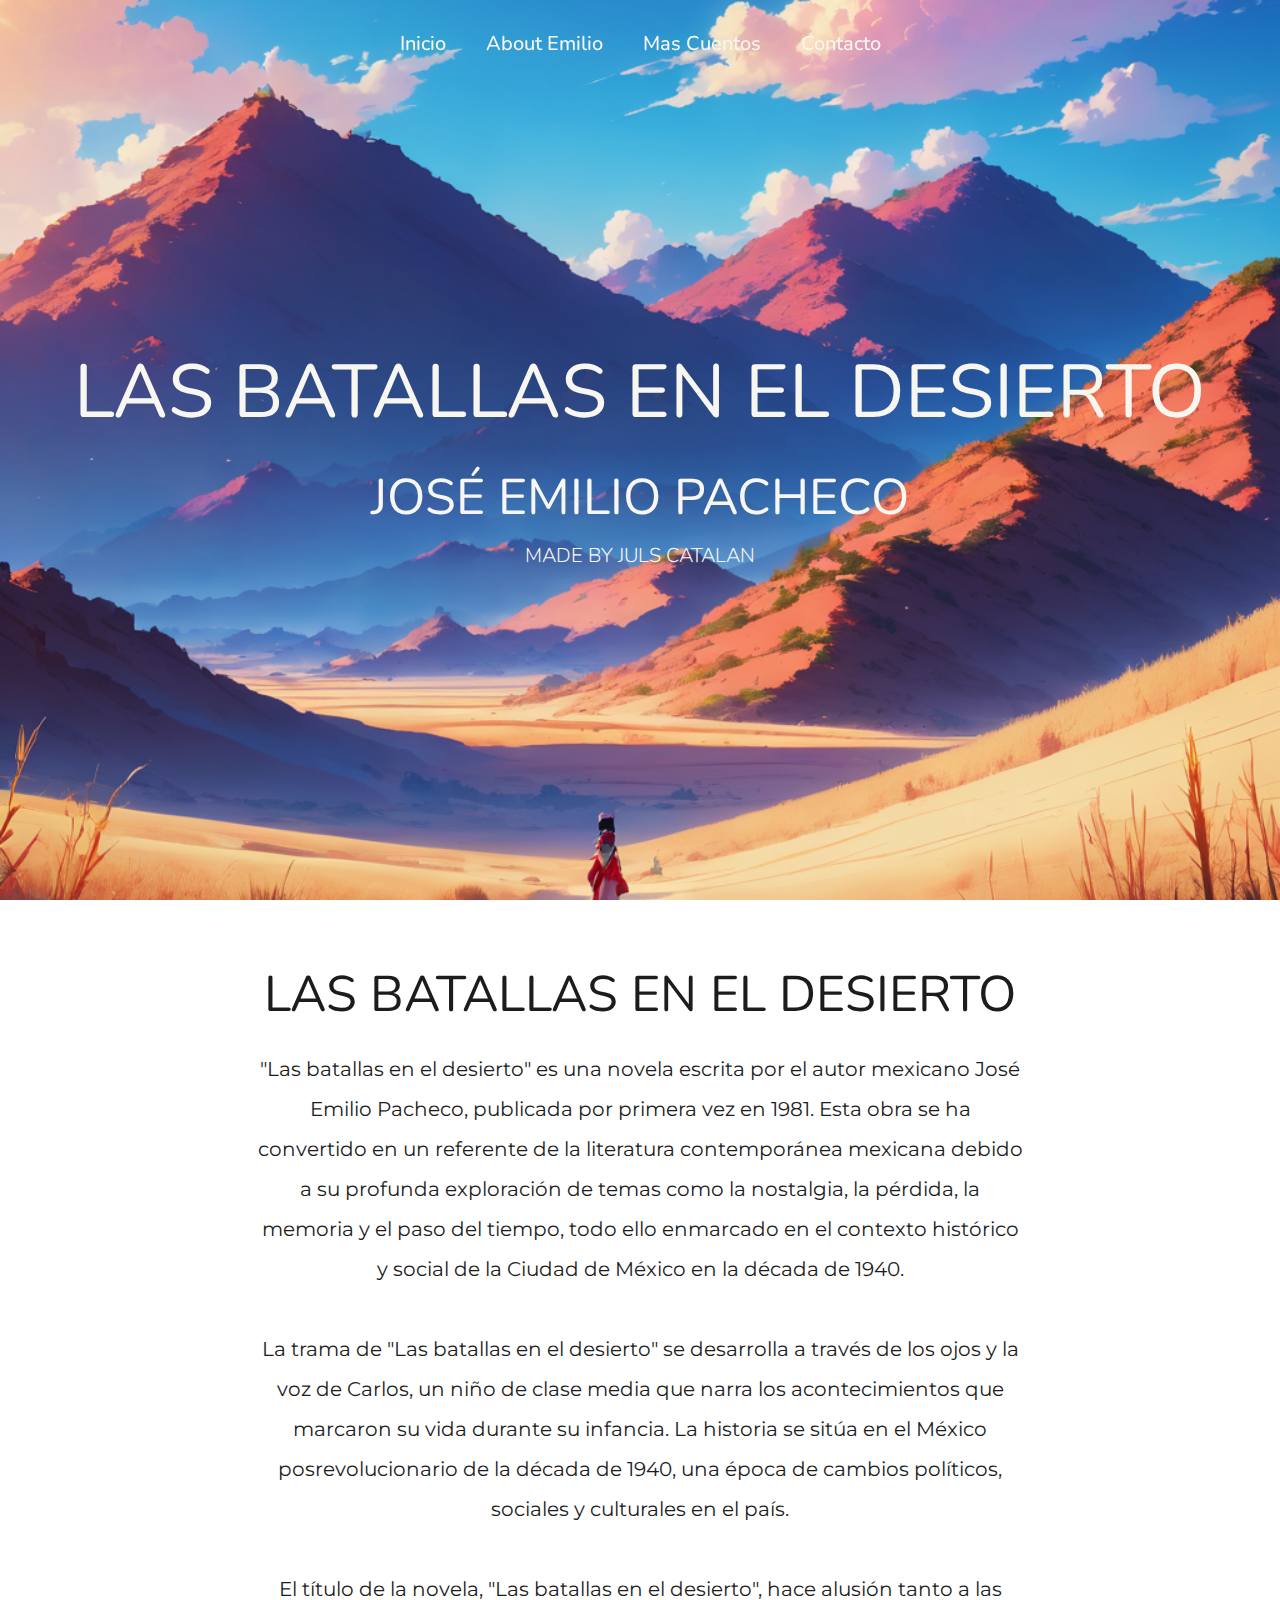
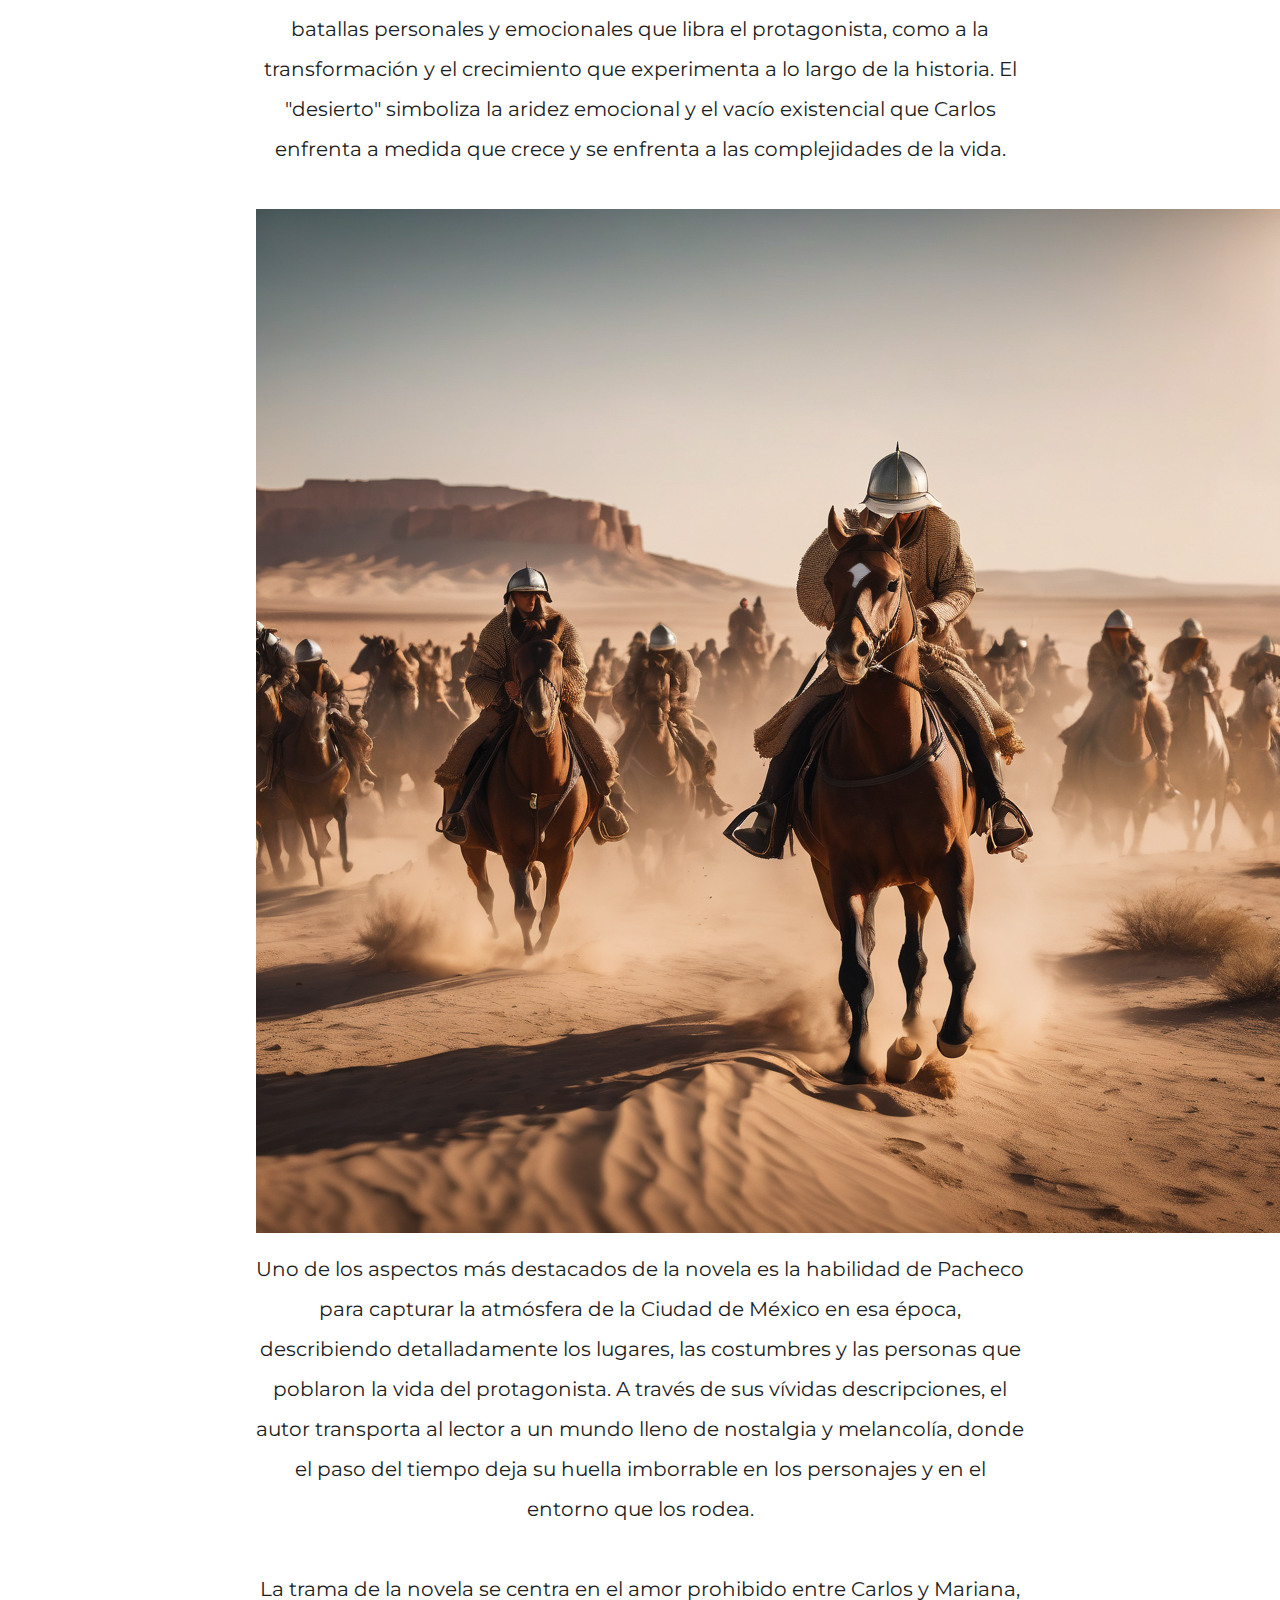
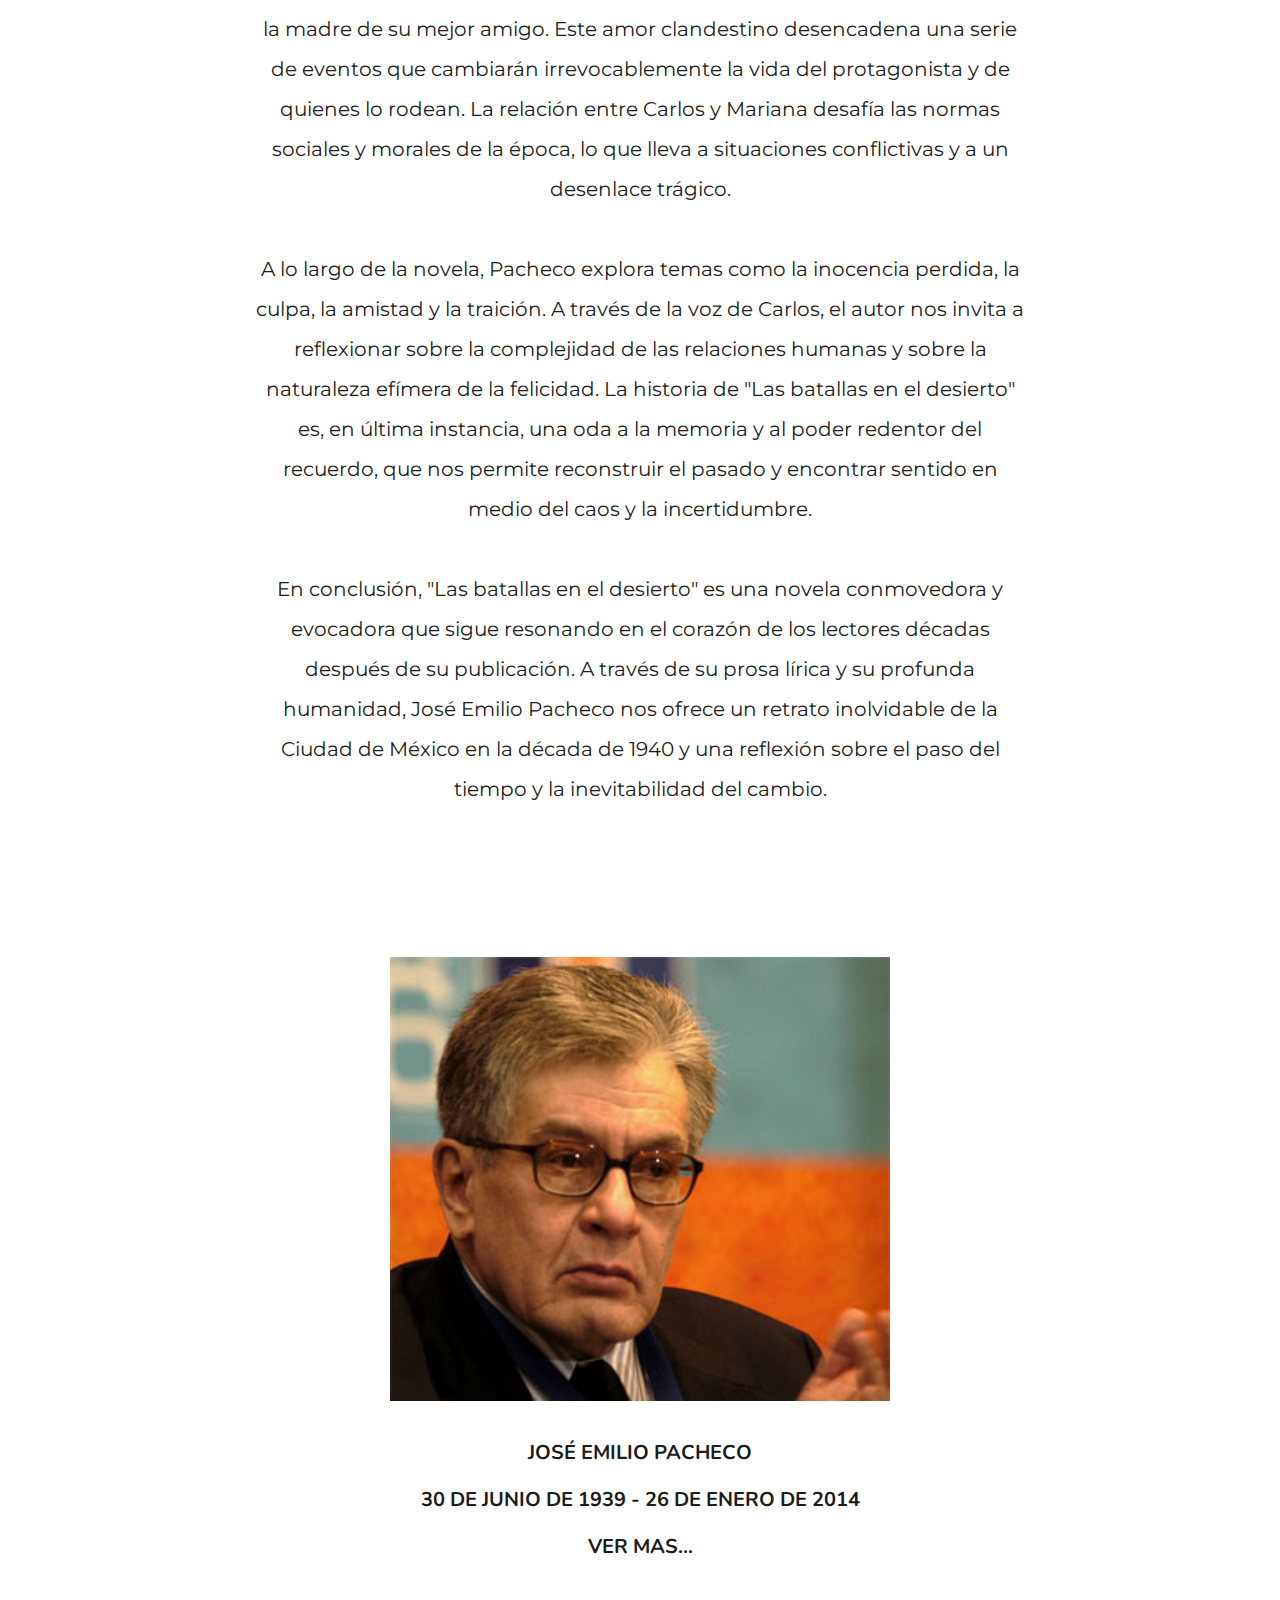
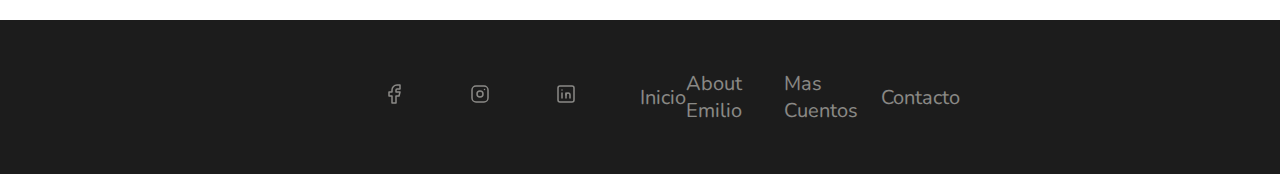
==== index.html @ 48fe56d2 "first commit" ====
<!DOCTYPE html>
<html lang="en">
<head>
    <meta charset="UTF-8">
    <meta name="viewport" content="width=device-width, initial-scale=1.0">
    <link rel="preload" href="./estilos/general.css">
    <link rel="stylesheet" href="./estilos/general.css">
    <link rel="preconnect" href="https://fonts.googleapis.com">
    <link rel="preconnect" href="https://fonts.gstatic.com" crossorigin>
    <link href="https://fonts.googleapis.com/css2?family=Montserrat&family=Nunito&display=swap" rel="stylesheet">
    <link rel="icon" href="./img/icono.ico" type="image/x-icon">
    <title>Batallas en el Desierto</title>
    <!-- made by Juls Catalan -->
</head>
<body>

  <header>
   <div class="general_header">
            <div class="navbar">
                <a href="">Inicio</a>
                <a href="https://colnal.mx/integrantes/jose-emilio-pacheco/" target="_blank">About Emilio</a>
                <a href="./cuentos.html">Mas Cuentos</a>
                <a href="">Contacto</a>
            </div>
        <h1>Las Batallas en el Desierto</h1>
        <h2>José Emilio Pacheco</h2>
        <h4>Made by Juls Catalan</h3>
   </div>
  </header>
  <main>
    <article class="main_text">
        <h2>Las Batallas en el Desierto</h2>
        <p>"Las batallas en el desierto" es una novela escrita por el autor mexicano José Emilio Pacheco, publicada por primera vez en 1981. Esta obra se ha convertido en un referente de la literatura contemporánea mexicana debido a su profunda exploración de temas como la nostalgia, la pérdida, la memoria y el paso del tiempo, todo ello enmarcado en el contexto histórico y social de la Ciudad de México en la década de 1940.<br><br>

          La trama de "Las batallas en el desierto" se desarrolla a través de los ojos y la voz de Carlos, un niño de clase media que narra los acontecimientos que marcaron su vida durante su infancia. La historia se sitúa en el México posrevolucionario de la década de 1940, una época de cambios políticos, sociales y culturales en el país.<br><br>
          
          El título de la novela, "Las batallas en el desierto", hace alusión tanto a las batallas personales y emocionales que libra el protagonista, como a la transformación y el crecimiento que experimenta a lo largo de la historia. El "desierto" simboliza la aridez emocional y el vacío existencial que Carlos enfrenta a medida que crece y se enfrenta a las complejidades de la vida.<br><br>
          <span><img src="./img/desert_2.png" alt=""></span>
          Uno de los aspectos más destacados de la novela es la habilidad de Pacheco para capturar la atmósfera de la Ciudad de México en esa época, describiendo detalladamente los lugares, las costumbres y las personas que poblaron la vida del protagonista. A través de sus vívidas descripciones, el autor transporta al lector a un mundo lleno de nostalgia y melancolía, donde el paso del tiempo deja su huella imborrable en los personajes y en el entorno que los rodea.<br><br>
         
          La trama de la novela se centra en el amor prohibido entre Carlos y Mariana, la madre de su mejor amigo. Este amor clandestino desencadena una serie de eventos que cambiarán irrevocablemente la vida del protagonista y de quienes lo rodean. La relación entre Carlos y Mariana desafía las normas sociales y morales de la época, lo que lleva a situaciones conflictivas y a un desenlace trágico.<br><br>
          
          A lo largo de la novela, Pacheco explora temas como la inocencia perdida, la culpa, la amistad y la traición. A través de la voz de Carlos, el autor nos invita a reflexionar sobre la complejidad de las relaciones humanas y sobre la naturaleza efímera de la felicidad. La historia de "Las batallas en el desierto" es, en última instancia, una oda a la memoria y al poder redentor del recuerdo, que nos permite reconstruir el pasado y encontrar sentido en medio del caos y la incertidumbre.<br><br>
          
          En conclusión, "Las batallas en el desierto" es una novela conmovedora y evocadora que sigue resonando en el corazón de los lectores décadas después de su publicación. A través de su prosa lírica y su profunda humanidad, José Emilio Pacheco nos ofrece un retrato inolvidable de la Ciudad de México en la década de 1940 y una reflexión sobre el paso del tiempo y la inevitabilidad del cambio.
        </p>
    </article>
  </main>

  <div class="info_emilio_container">
    <img src="./img/pacheco_jose_emilio.jpg" alt="#">
    <p>José Emilio Pacheco</p>
    <p> 30 de junio de 1939 - 26 de enero de 2014</p>
    <a href="https://colnal.mx/integrantes/jose-emilio-pacheco/" target="_blank">Ver mas...</a>
  </div>

  <footer>
    <div class="socials">
      <a href="#"><svg xmlns="http://www.w3.org/2000/svg" class="icon icon-tabler icon-tabler-brand-facebook" width="24" height="24" viewBox="0 0 24 24" stroke-width="1.5" stroke="currentColor" fill="none" stroke-linecap="round" stroke-linejoin="round"><path stroke="none" d="M0 0h24v24H0z" fill="none"/><path d="M7 10v4h3v7h4v-7h3l1 -4h-4v-2a1 1 0 0 1 1 -1h3v-4h-3a5 5 0 0 0 -5 5v2h-3" /></svg></a>
      <a href="#"><svg xmlns="http://www.w3.org/2000/svg" class="icon icon-tabler icon-tabler-brand-instagram" width="24" height="24" viewBox="0 0 24 24" stroke-width="1.5" stroke="currentColor" fill="none" stroke-linecap="round" stroke-linejoin="round"><path stroke="none" d="M0 0h24v24H0z" fill="none"/><path d="M4 4m0 4a4 4 0 0 1 4 -4h8a4 4 0 0 1 4 4v8a4 4 0 0 1 -4 4h-8a4 4 0 0 1 -4 -4z" /><path d="M12 12m-3 0a3 3 0 1 0 6 0a3 3 0 1 0 -6 0" /><path d="M16.5 7.5l0 .01" /></svg></a>
      <a href="#"><svg xmlns="http://www.w3.org/2000/svg" class="icon icon-tabler icon-tabler-brand-linkedin" width="24" height="24" viewBox="0 0 24 24" stroke-width="1.5" stroke="currentColor" fill="none" stroke-linecap="round" stroke-linejoin="round"><path stroke="none" d="M0 0h24v24H0z" fill="none"/><path d="M4 4m0 2a2 2 0 0 1 2 -2h12a2 2 0 0 1 2 2v12a2 2 0 0 1 -2 2h-12a2 2 0 0 1 -2 -2z" /><path d="M8 11l0 5" /><path d="M8 8l0 .01" /><path d="M12 16l0 -5" /><path d="M16 16v-3a2 2 0 0 0 -4 0" /></svg></a>
    </div>
    <div class="links">
      <a href="#">Inicio</a>
      <a href="https://colnal.mx/integrantes/jose-emilio-pacheco/" target="_blank">About Emilio</a>
      <a href="./cuentos.html">Mas Cuentos</a>
      <a href="#">Contacto</a>
    </div>
  </footer>
    <script src="./js/main.js"></script>
</body>
</html>
---- estilos/general.css ----
@charset "UTF-8";

*{
    margin: 0;
    padding: 0;
    box-sizing: border-box;
    scroll-behavior: smooth;
    font-size: 62.5%;
}

:root{
    --second_font: 'Montserrat', sans-serif;
    --main_font: 'Nunito', sans-serif;
    --white: #F8F6F0;
    --black: #1c1c1c;
    --font_size_bigger:7.5rem;
    --font_size_big:5rem;
    --font_size_medium:3rem;
    --font_size_small:2rem;
    --font_size_smaller:1rem;
}
h1{
    font-size: var(--font_size_bigger);
    font-family: var(--main_font);
    color: var(--black);
    text-transform: uppercase;
    font-weight: 400;
    margin: 1rem 0;
}

h2{
    font-size: var(--font_size_big);
    font-family: var(--main_font);
    color: var(--black);
    text-transform: uppercase;
    font-weight: 400;
    margin: 1rem 0;
}
h3{
    font-size: var(--font_size_medium);
    font-family: var(--main_font);
    color: var(--black);
    text-transform: uppercase;
    font-weight: 300;
    margin: 1rem 0;
}
h4{
    font-size: 2rem;
    font-family: var(--main_font);
    color: var(--white);
    text-transform: uppercase;
    font-weight: 300;
}
a,ul,li{
    text-decoration: none;
    list-style: none;
}
main{
    width: 100%;
}

::-webkit-scrollbar{
    width: 1.2rem;
    background-color: var(--black)
  }

::-webkit-scrollbar-track{
    background-color: #2a2a2a;
  }

::-webkit-scrollbar-thumb{
    background: var(--white);
    border-radius: 6px;
  }

.general_header{
    background-image: url(../img/desert_1.png);
    background-position: center;
    background-repeat: no-repeat;
    background-size: cover;
    width: 100%;
    height: 100vh;
    display: flex;
    flex-direction: column;
    align-items: center;
    justify-content: center;
}

.general_header h1,.general_header h2,.general_header h3{
    color: var(--white);
}

.navbar{
    width: 100%;
    height: fit-content;
    position: fixed;
    top: 0;
    display: flex;
    justify-content: center;
    align-items: center;
    transition: background-color 0.3s ease;
}
.navbar a{
    font-size: var(--font_size_small);
    font-family: var(--main_font);
    color: var(--white);
    margin: 3rem 2rem;
    font-weight: 500;
    transition: 0.3s ease-in-out;
}
.navbar a:hover{
    text-decoration: underline;
}

.main_text{
    width: 100%;
    padding: 5rem 20%;
    text-align: center;
}

.main_text p{
    font-family: var(--second_font);
    font-size: var(--font_size_small);
    color: var(--black);
    margin: 2rem 0;
    line-height: 4rem;
}

.info_emilio_container{
    display: flex;
    flex-direction: column;
    justify-content: center;
    align-items: center;
    height: fit-content;
    margin: 5rem 0;
}

.info_emilio_container img{
    width: 50rem;
    height: 50rem;
    object-fit: contain;
    object-position: center;
}
.info_emilio_container p, .info_emilio_container a{
    font-family: var(--main_font);
    font-size: var(--font_size_small);
    margin: 1rem 0;
    color: var(--black);
    transition: 0.3s ease-in-out;
    font-weight: 700;
    text-transform: uppercase;
}

.info_emilio_container a:hover{
    text-decoration: underline;
    color: var(--black);
}


footer{
    width: 100%;
    display: flex;
    align-items: center;
    justify-content: space-evenly;
    padding: 5rem 25%;
    background-color: var(--black);
}
.socials,.links{
    display: flex;
    align-items: center;
    justify-content: space-evenly;
    width: 75%;
}
.socials a,.links a{
    color: var(--white);
    opacity: 0.5;
    font-family: var(--main_font);
    font-size: var(--font_size_small);
    transition: 0.3s;
}

.socials a:hover,.links a:hover{
    opacity: 1;
}
---- estilos/general.css ----
@charset "UTF-8";

*{
    margin: 0;
    padding: 0;
    box-sizing: border-box;
    scroll-behavior: smooth;
    font-size: 62.5%;
}

:root{
    --second_font: 'Montserrat', sans-serif;
    --main_font: 'Nunito', sans-serif;
    --white: #F8F6F0;
    --black: #1c1c1c;
    --font_size_bigger:7.5rem;
    --font_size_big:5rem;
    --font_size_medium:3rem;
    --font_size_small:2rem;
    --font_size_smaller:1rem;
}
h1{
    font-size: var(--font_size_bigger);
    font-family: var(--main_font);
    color: var(--black);
    text-transform: uppercase;
    font-weight: 400;
    margin: 1rem 0;
}

h2{
    font-size: var(--font_size_big);
    font-family: var(--main_font);
    color: var(--black);
    text-transform: uppercase;
    font-weight: 400;
    margin: 1rem 0;
}
h3{
    font-size: var(--font_size_medium);
    font-family: var(--main_font);
    color: var(--black);
    text-transform: uppercase;
    font-weight: 300;
    margin: 1rem 0;
}
h4{
    font-size: 2rem;
    font-family: var(--main_font);
    color: var(--white);
    text-transform: uppercase;
    font-weight: 300;
}
a,ul,li{
    text-decoration: none;
    list-style: none;
}
main{
    width: 100%;
}

::-webkit-scrollbar{
    width: 1.2rem;
    background-color: var(--black)
  }

::-webkit-scrollbar-track{
    background-color: #2a2a2a;
  }

::-webkit-scrollbar-thumb{
    background: var(--white);
    border-radius: 6px;
  }

.general_header{
    background-image: url(../img/desert_1.png);
    background-position: center;
    background-repeat: no-repeat;
    background-size: cover;
    width: 100%;
    height: 100vh;
    display: flex;
    flex-direction: column;
    align-items: center;
    justify-content: center;
}

.general_header h1,.general_header h2,.general_header h3{
    color: var(--white);
}

.navbar{
    width: 100%;
    height: fit-content;
    position: fixed;
    top: 0;
    display: flex;
    justify-content: center;
    align-items: center;
    transition: background-color 0.3s ease;
}
.navbar a{
    font-size: var(--font_size_small);
    font-family: var(--main_font);
    color: var(--white);
    margin: 3rem 2rem;
    font-weight: 500;
    transition: 0.3s ease-in-out;
}
.navbar a:hover{
    text-decoration: underline;
}

.main_text{
    width: 100%;
    padding: 5rem 20%;
    text-align: center;
}

.main_text p{
    font-family: var(--second_font);
    font-size: var(--font_size_small);
    color: var(--black);
    margin: 2rem 0;
    line-height: 4rem;
}

.info_emilio_container{
    display: flex;
    flex-direction: column;
    justify-content: center;
    align-items: center;
    height: fit-content;
    margin: 5rem 0;
}

.info_emilio_container img{
    width: 50rem;
    height: 50rem;
    object-fit: contain;
    object-position: center;
}
.info_emilio_container p, .info_emilio_container a{
    font-family: var(--main_font);
    font-size: var(--font_size_small);
    margin: 1rem 0;
    color: var(--black);
    transition: 0.3s ease-in-out;
    font-weight: 700;
    text-transform: uppercase;
}

.info_emilio_container a:hover{
    text-decoration: underline;
    color: var(--black);
}


footer{
    width: 100%;
    display: flex;
    align-items: center;
    justify-content: space-evenly;
    padding: 5rem 25%;
    background-color: var(--black);
}
.socials,.links{
    display: flex;
    align-items: center;
    justify-content: space-evenly;
    width: 75%;
}
.socials a,.links a{
    color: var(--white);
    opacity: 0.5;
    font-family: var(--main_font);
    font-size: var(--font_size_small);
    transition: 0.3s;
}

.socials a:hover,.links a:hover{
    opacity: 1;
}
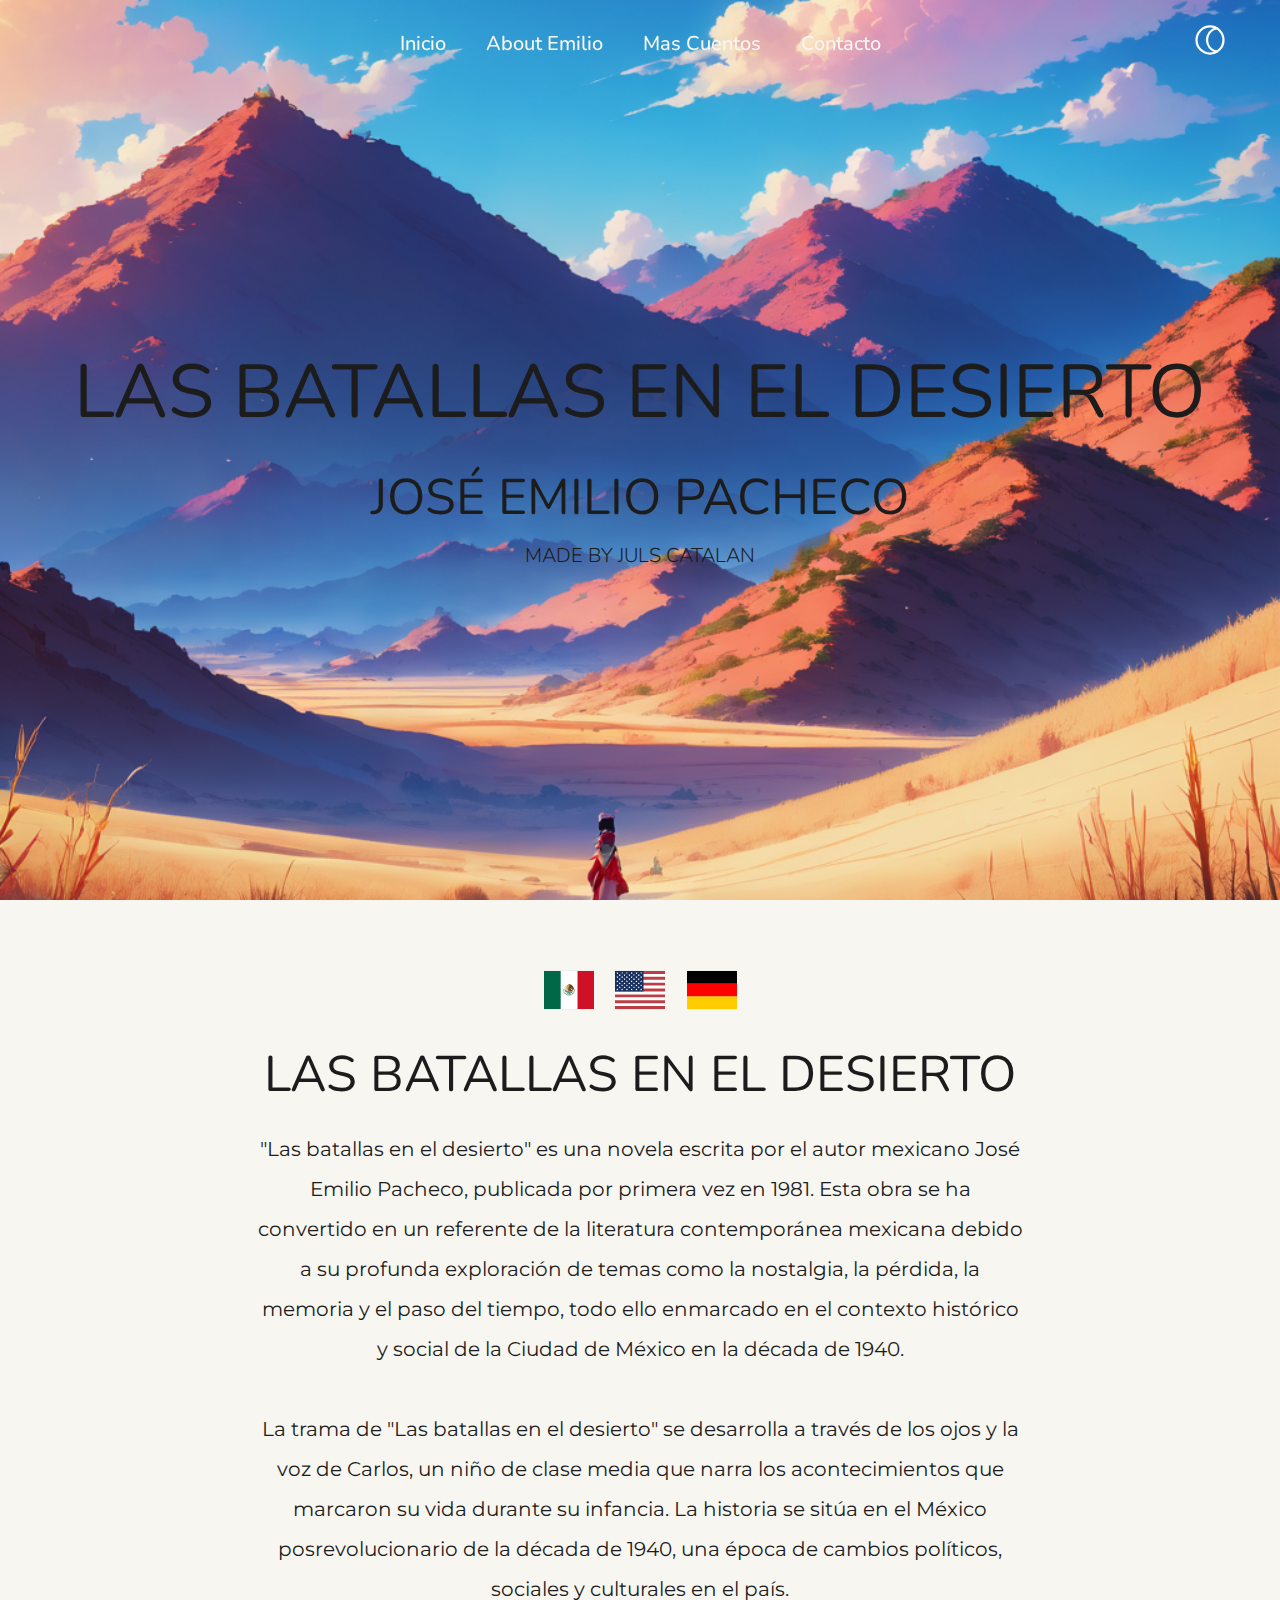
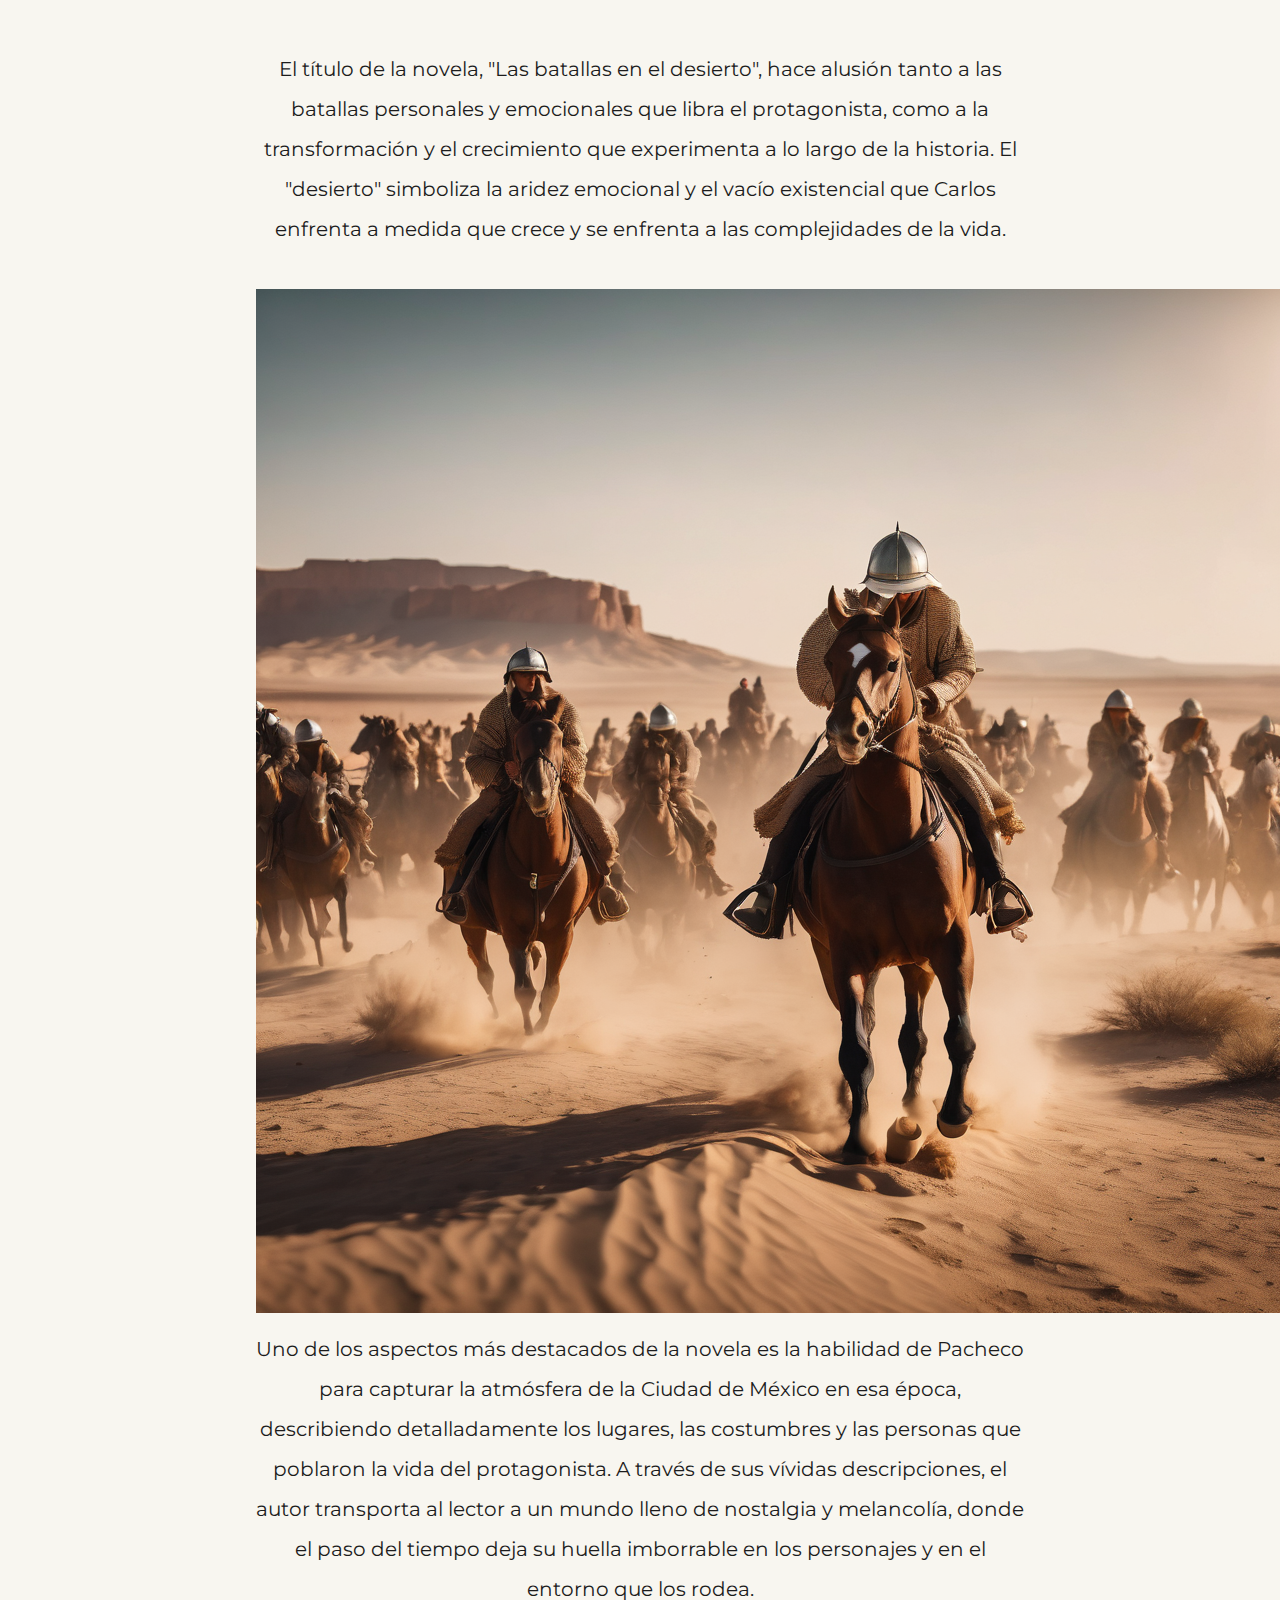
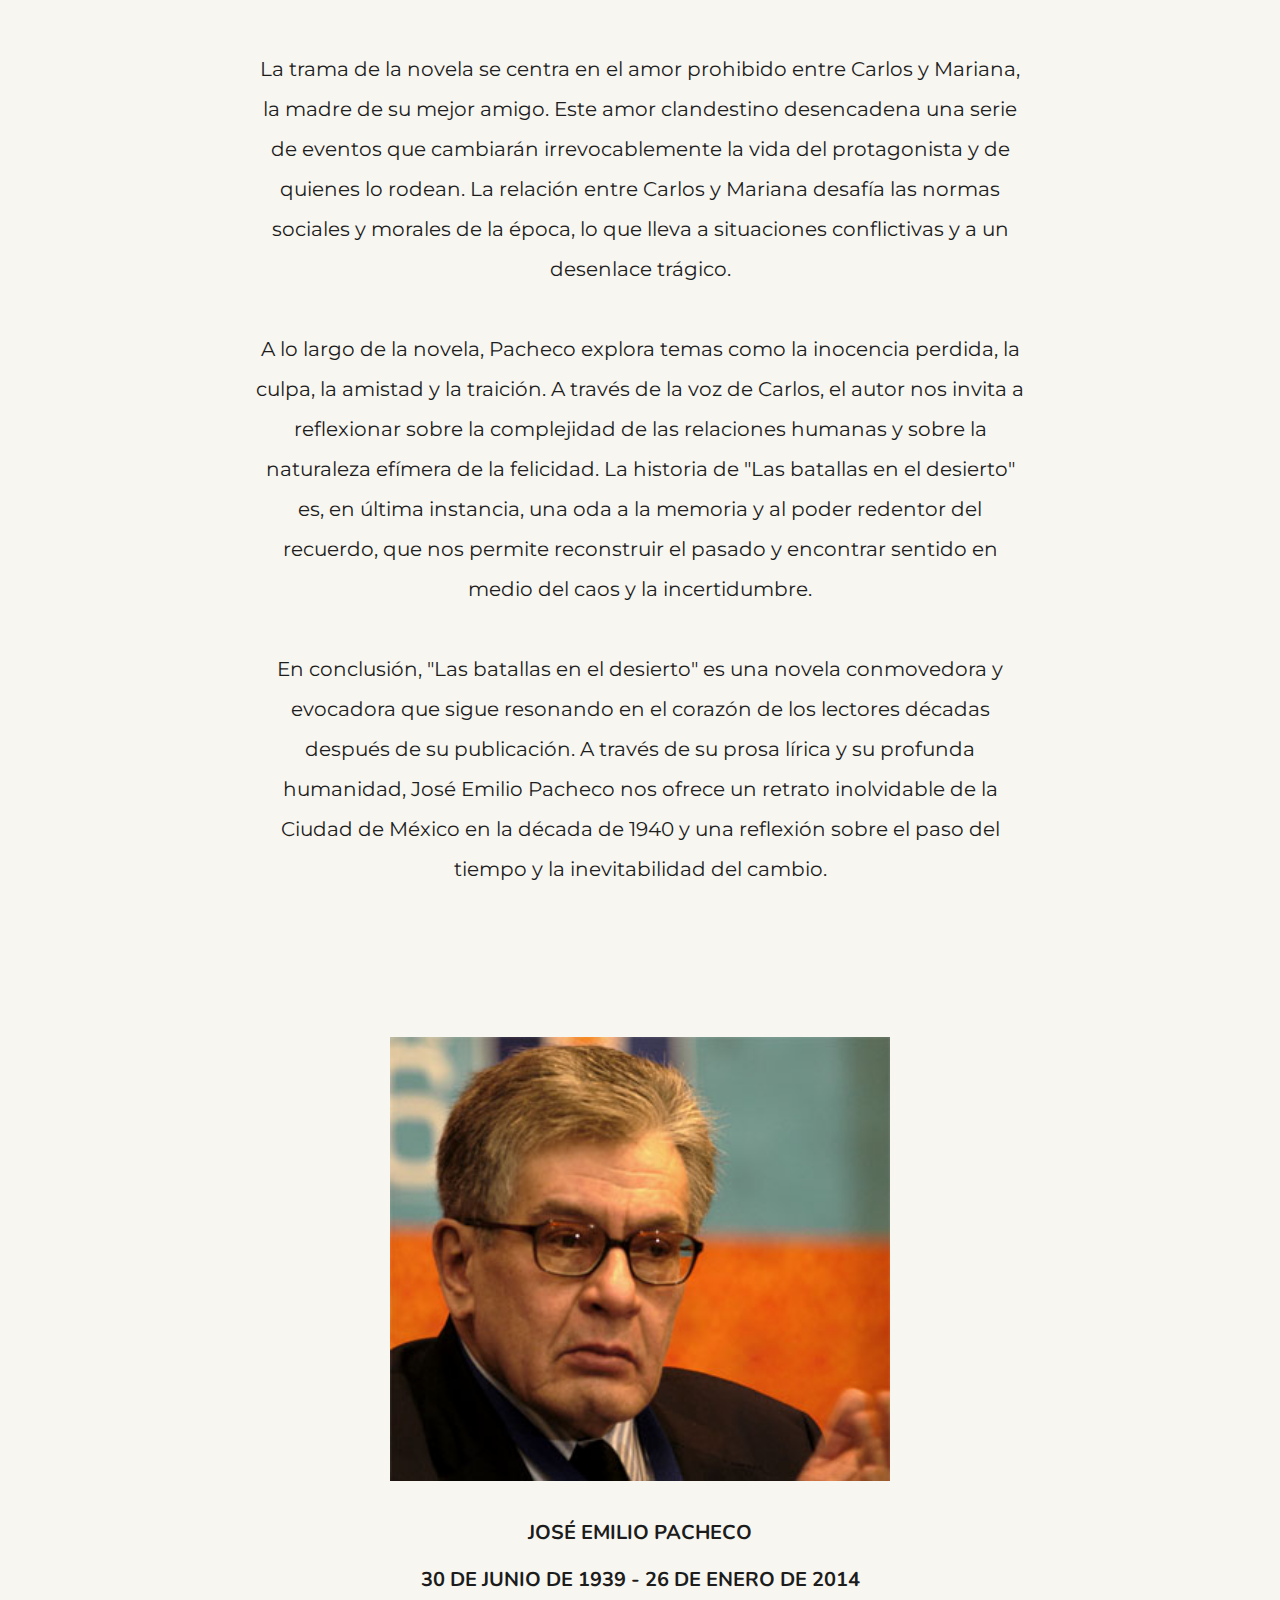
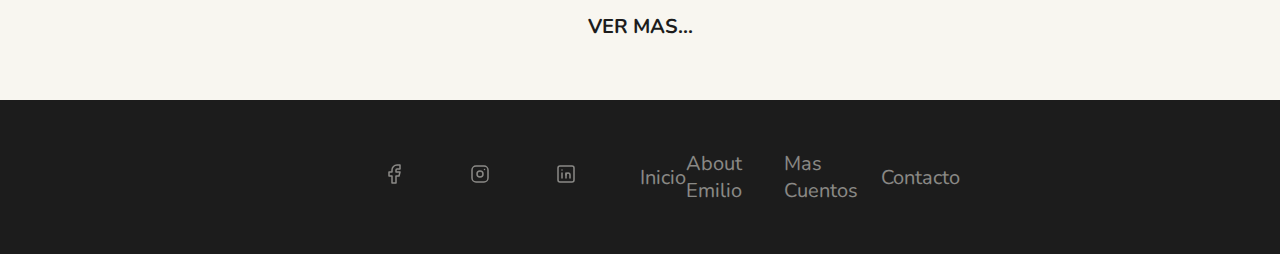
==== commit 08251e0a: "js update" ====
--- a/index.html
+++ b/index.html
@@ -13,7 +13,13 @@
     <!-- made by Juls Catalan -->
 </head>
 <body>
-
+  <button id="cambiarColores">
+    <svg xmlns="http://www.w3.org/2000/svg" class="icon icon-tabler icon-tabler-moon-2" width="48" height="48" viewBox="0 0 24 24" stroke-width="1.5" stroke="#ffffff" fill="none" stroke-linecap="round" stroke-linejoin="round">
+  <path stroke="none" d="M0 0h24v24H0z" fill="none"/>
+  <path d="M16.418 4.157a8 8 0 0 0 0 15.686" />
+  <path d="M12 12m-9 0a9 9 0 1 0 18 0a9 9 0 1 0 -18 0" />
+</svg>
+  </button>
   <header>
    <div class="general_header">
             <div class="navbar">
@@ -24,11 +30,22 @@
             </div>
         <h1>Las Batallas en el Desierto</h1>
         <h2>José Emilio Pacheco</h2>
-        <h4>Made by Juls Catalan</h3>
+        <h4>Made by Juls Catalan</h4>
    </div>
   </header>
   <main>
     <article class="main_text">
+      <div>
+        <button id="mxButton" class="main_text_button" onclick="toEspanish()">
+          <img src="./img/mx.svg" alt="mx">
+        </button>
+        <button id="usButton" class="main_text_button" onclick="toEnglish()"> 
+          <img src="./img/us.svg" alt="us">
+        </button>
+        <button id="grButton" class="main_text_button" onclick="toGerman()"> 
+          <img src="./img/de.svg" alt="gr">
+        </button>
+      </div>
         <h2>Las Batallas en el Desierto</h2>
         <p>"Las batallas en el desierto" es una novela escrita por el autor mexicano José Emilio Pacheco, publicada por primera vez en 1981. Esta obra se ha convertido en un referente de la literatura contemporánea mexicana debido a su profunda exploración de temas como la nostalgia, la pérdida, la memoria y el paso del tiempo, todo ello enmarcado en el contexto histórico y social de la Ciudad de México en la década de 1940.<br><br>
 
@@ -66,7 +83,11 @@
       <a href="./cuentos.html">Mas Cuentos</a>
       <a href="#">Contacto</a>
     </div>
+    
+    
   </footer>
+  <script src="./js/color.js"></script>
     <script src="./js/main.js"></script>
+    <script src="./js/idioma.js"></script>
 </body>
 </html>--- a/estilos/general.css
+++ b/estilos/general.css
@@ -19,6 +19,12 @@
     --font_size_small:2rem;
     --font_size_smaller:1rem;
 }
+
+body {
+    background-color: var(--white);
+    color: var(--black);
+}
+
 h1{
     font-size: var(--font_size_bigger);
     font-family: var(--main_font);
@@ -47,7 +53,7 @@
 h4{
     font-size: 2rem;
     font-family: var(--main_font);
-    color: var(--white);
+    color: var(--black);
     text-transform: uppercase;
     font-weight: 300;
 }
@@ -72,6 +78,31 @@
     background: var(--white);
     border-radius: 6px;
   }
+
+#cambiarColores{
+    width: 4rem;
+    height: 4rem;
+    position: fixed;
+    top: 2rem;
+    right: 5rem;
+    z-index: 999;
+    border: 2px solid transparent;
+    border-radius: 50%;
+    background-color: transparent;
+    cursor: pointer;
+    transition: 0.2s ease-in-out;
+}
+
+#cambiarColores:hover{
+   
+    border: 2px solid #F8F6F0;
+}
+#cambiarColores svg{
+    width: 100%;
+    height: 100%;
+    object-fit: contain;
+    object-position: center;
+}
 
 .general_header{
     background-image: url(../img/desert_1.png);
@@ -86,10 +117,6 @@
     justify-content: center;
 }
 
-.general_header h1,.general_header h2,.general_header h3{
-    color: var(--white);
-}
-
 .navbar{
     width: 100%;
     height: fit-content;
@@ -103,7 +130,7 @@
 .navbar a{
     font-size: var(--font_size_small);
     font-family: var(--main_font);
-    color: var(--white);
+    color: #F8F6F0;
     margin: 3rem 2rem;
     font-weight: 500;
     transition: 0.3s ease-in-out;
@@ -116,6 +143,22 @@
     width: 100%;
     padding: 5rem 20%;
     text-align: center;
+    transition: 0.5s ease-in-out;
+}
+
+.main_text_button{
+    width: 5rem;
+    height: 4rem;
+    margin: 2rem 1rem;
+    border: 0;
+    cursor: pointer;
+}
+
+.main_text_button img{
+    object-fit: contain;
+    object-position: center;
+    height: 100%;
+    width: 100%;
 }
 
 .main_text p{
--- a/estilos/general.css
+++ b/estilos/general.css
@@ -19,6 +19,12 @@
     --font_size_small:2rem;
     --font_size_smaller:1rem;
 }
+
+body {
+    background-color: var(--white);
+    color: var(--black);
+}
+
 h1{
     font-size: var(--font_size_bigger);
     font-family: var(--main_font);
@@ -47,7 +53,7 @@
 h4{
     font-size: 2rem;
     font-family: var(--main_font);
-    color: var(--white);
+    color: var(--black);
     text-transform: uppercase;
     font-weight: 300;
 }
@@ -72,6 +78,31 @@
     background: var(--white);
     border-radius: 6px;
   }
+
+#cambiarColores{
+    width: 4rem;
+    height: 4rem;
+    position: fixed;
+    top: 2rem;
+    right: 5rem;
+    z-index: 999;
+    border: 2px solid transparent;
+    border-radius: 50%;
+    background-color: transparent;
+    cursor: pointer;
+    transition: 0.2s ease-in-out;
+}
+
+#cambiarColores:hover{
+   
+    border: 2px solid #F8F6F0;
+}
+#cambiarColores svg{
+    width: 100%;
+    height: 100%;
+    object-fit: contain;
+    object-position: center;
+}
 
 .general_header{
     background-image: url(../img/desert_1.png);
@@ -86,10 +117,6 @@
     justify-content: center;
 }
 
-.general_header h1,.general_header h2,.general_header h3{
-    color: var(--white);
-}
-
 .navbar{
     width: 100%;
     height: fit-content;
@@ -103,7 +130,7 @@
 .navbar a{
     font-size: var(--font_size_small);
     font-family: var(--main_font);
-    color: var(--white);
+    color: #F8F6F0;
     margin: 3rem 2rem;
     font-weight: 500;
     transition: 0.3s ease-in-out;
@@ -116,6 +143,22 @@
     width: 100%;
     padding: 5rem 20%;
     text-align: center;
+    transition: 0.5s ease-in-out;
+}
+
+.main_text_button{
+    width: 5rem;
+    height: 4rem;
+    margin: 2rem 1rem;
+    border: 0;
+    cursor: pointer;
+}
+
+.main_text_button img{
+    object-fit: contain;
+    object-position: center;
+    height: 100%;
+    width: 100%;
 }
 
 .main_text p{
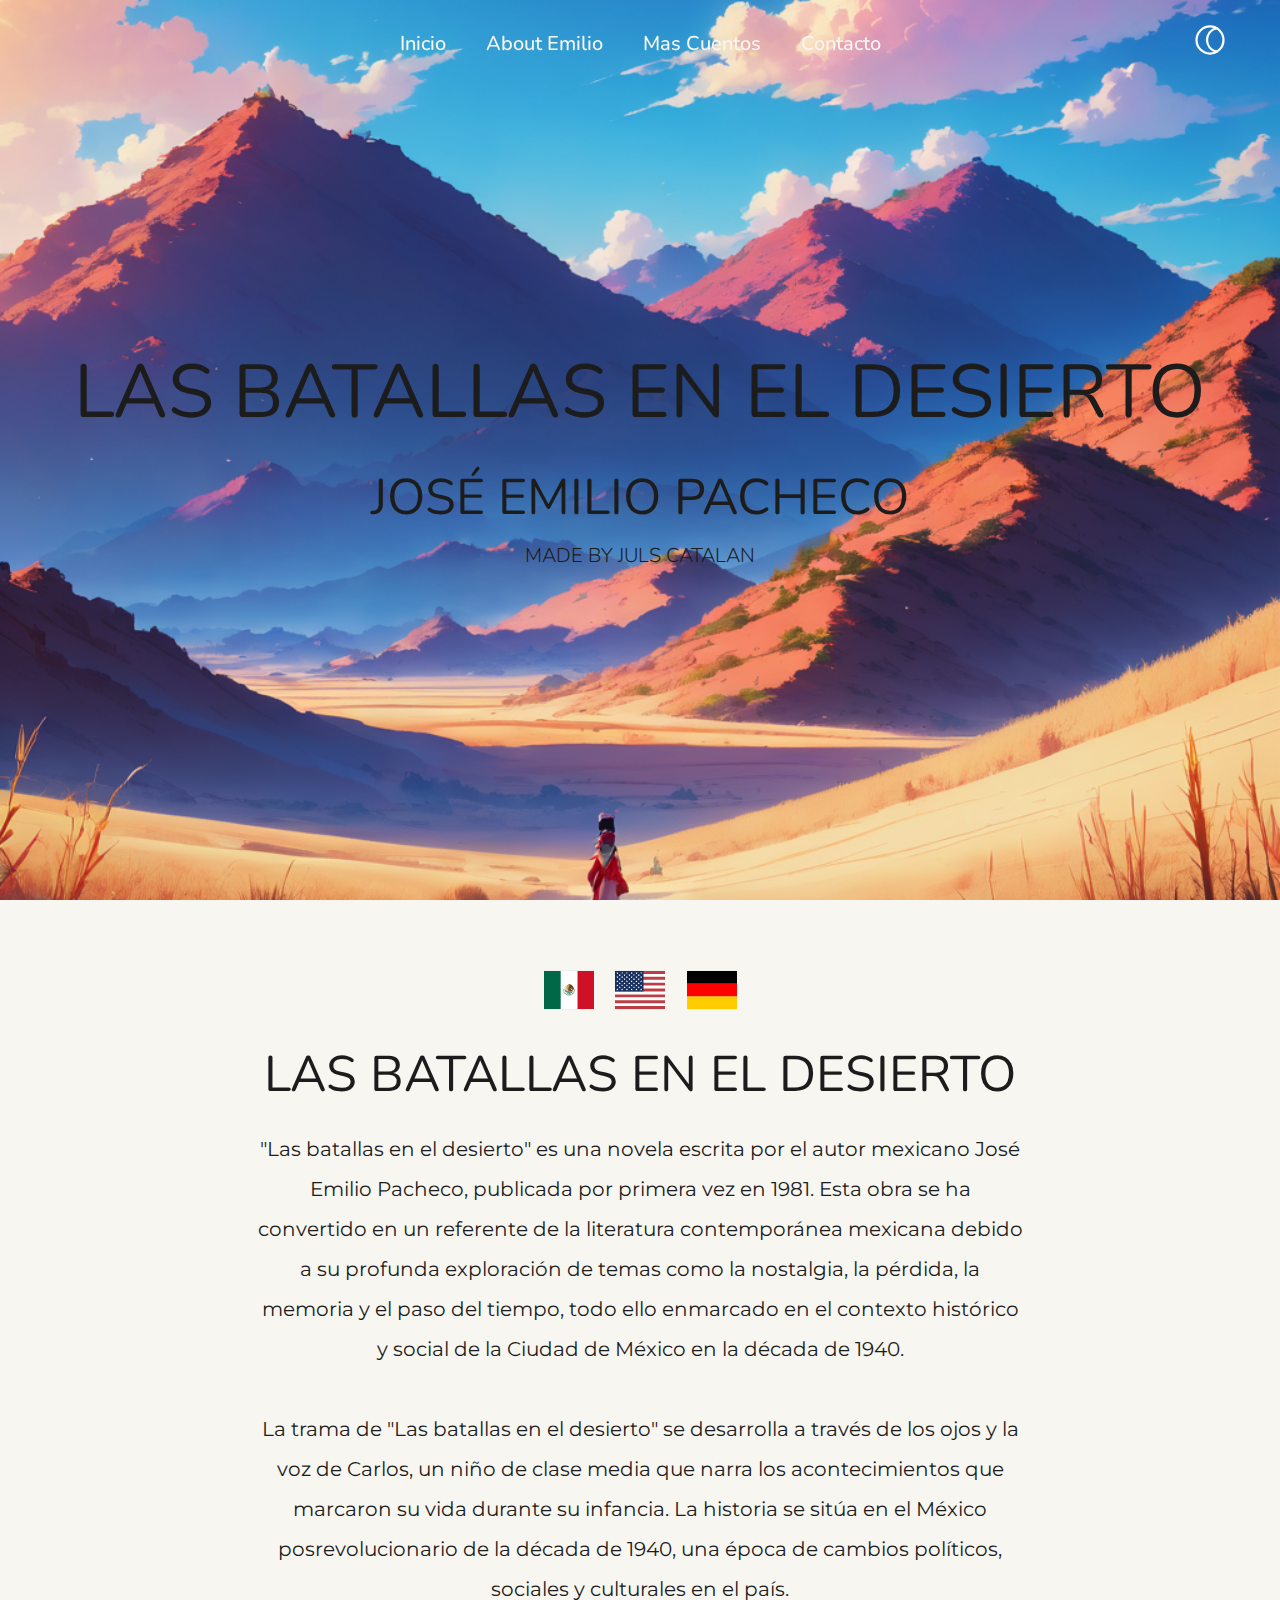
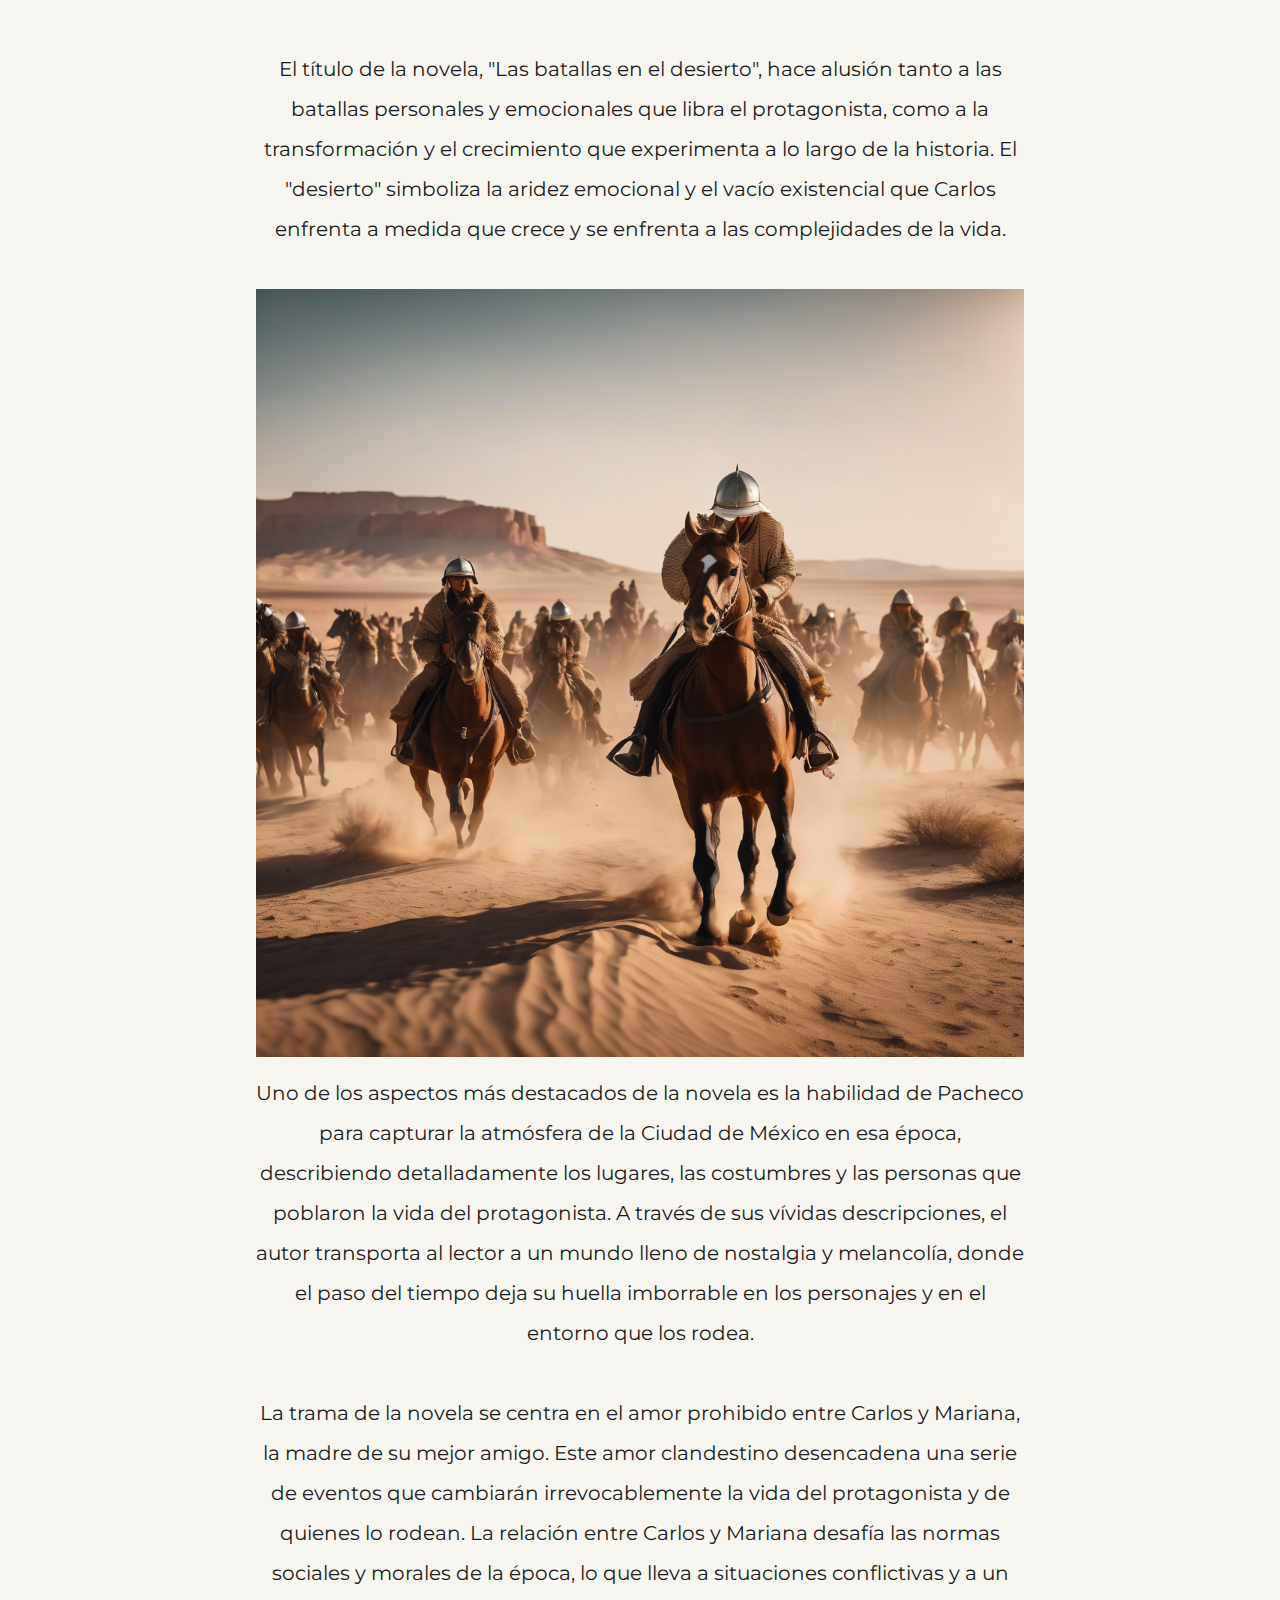
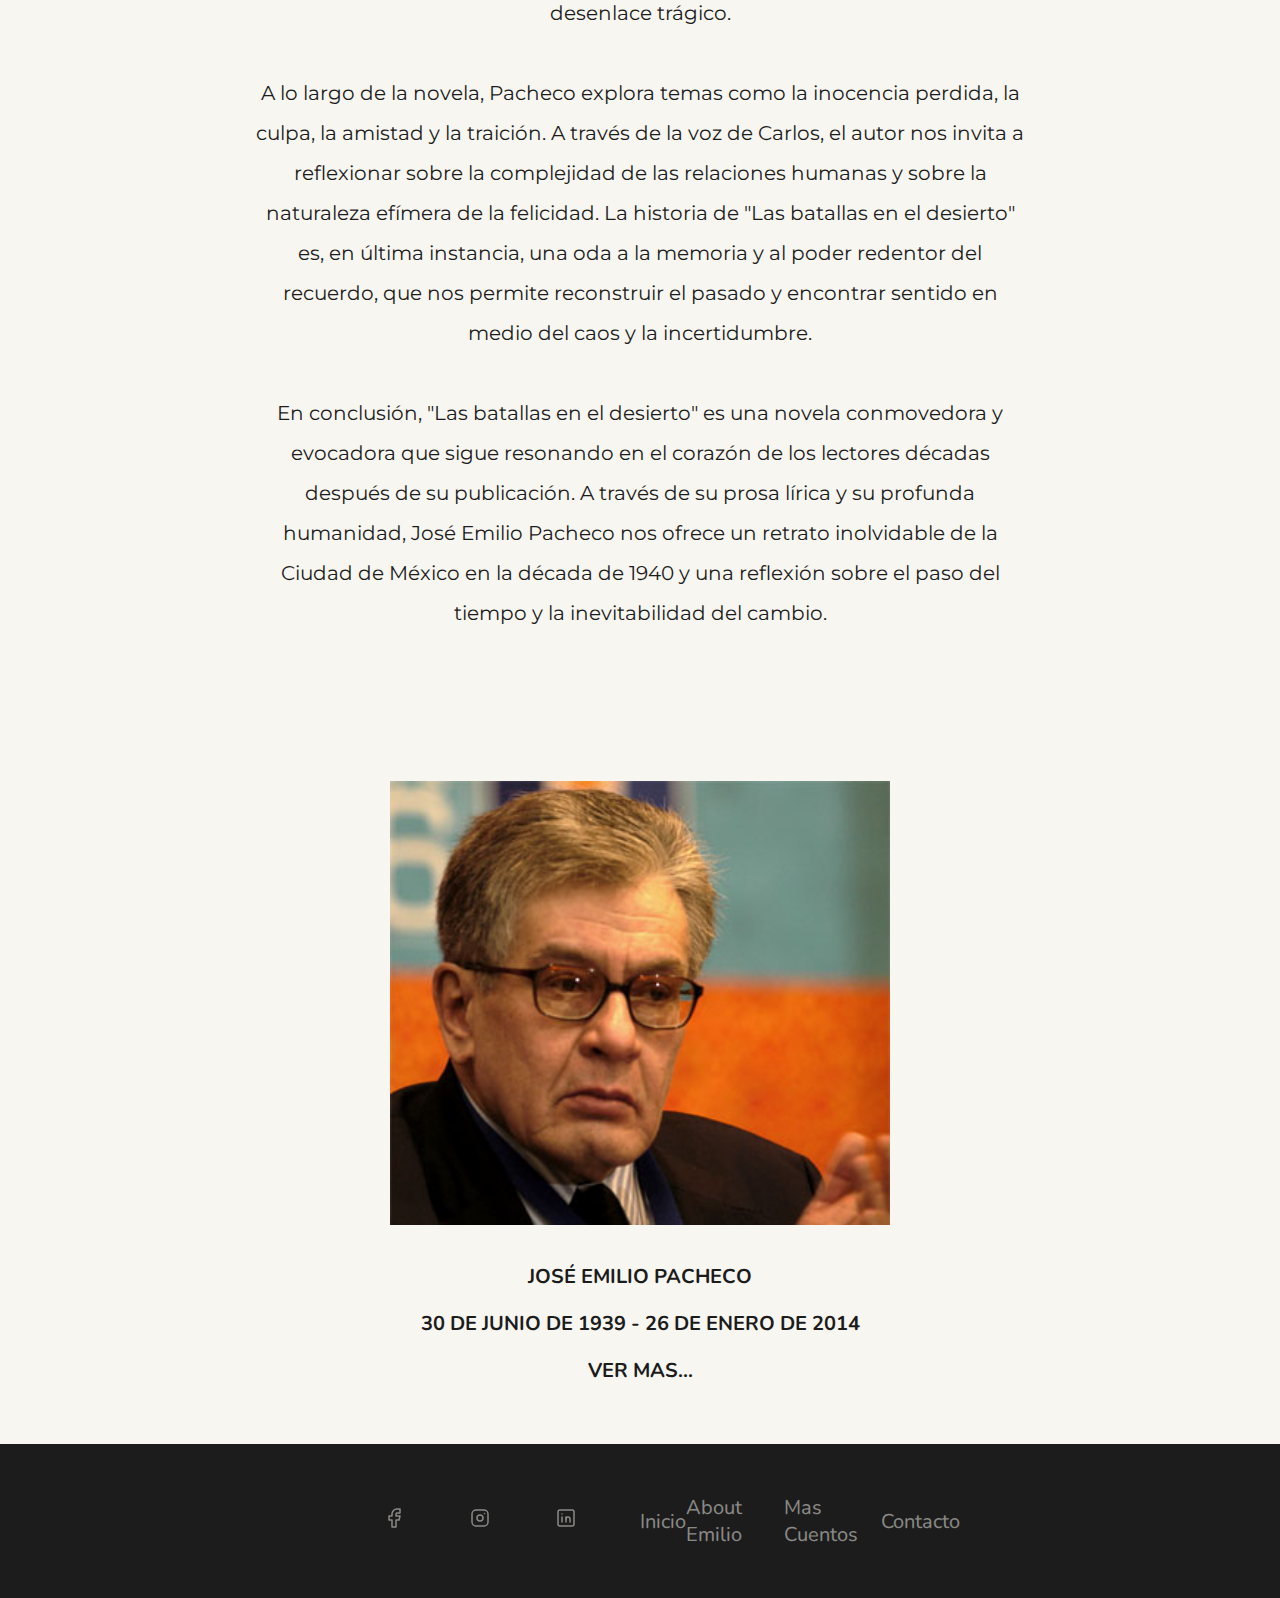
==== commit b6dd1c97: "movile update" ====
--- a/index.html
+++ b/index.html
@@ -19,6 +19,14 @@
   <path d="M16.418 4.157a8 8 0 0 0 0 15.686" />
   <path d="M12 12m-9 0a9 9 0 1 0 18 0a9 9 0 1 0 -18 0" />
 </svg>
+  </button>
+  <button class="close_btn" onclick="toggleNav()">
+    <svg xmlns="http://www.w3.org/2000/svg" class="icon icon-tabler icon-tabler-menu-2" width="48" height="48" viewBox="0 0 24 24" stroke-width="1.5" stroke="#ffffff" fill="none" stroke-linecap="round" stroke-linejoin="round">
+      <path stroke="none" d="M0 0h24v24H0z" fill="none"/>
+      <path d="M4 6l16 0" />
+      <path d="M4 12l16 0" />
+      <path d="M4 18l16 0" />
+    </svg>
   </button>
   <header>
    <div class="general_header">
@@ -52,7 +60,7 @@
           La trama de "Las batallas en el desierto" se desarrolla a través de los ojos y la voz de Carlos, un niño de clase media que narra los acontecimientos que marcaron su vida durante su infancia. La historia se sitúa en el México posrevolucionario de la década de 1940, una época de cambios políticos, sociales y culturales en el país.<br><br>
           
           El título de la novela, "Las batallas en el desierto", hace alusión tanto a las batallas personales y emocionales que libra el protagonista, como a la transformación y el crecimiento que experimenta a lo largo de la historia. El "desierto" simboliza la aridez emocional y el vacío existencial que Carlos enfrenta a medida que crece y se enfrenta a las complejidades de la vida.<br><br>
-          <span><img src="./img/desert_2.png" alt=""></span>
+          <span class="img_text"><img src="./img/desert_2.png" alt=""></span>
           Uno de los aspectos más destacados de la novela es la habilidad de Pacheco para capturar la atmósfera de la Ciudad de México en esa época, describiendo detalladamente los lugares, las costumbres y las personas que poblaron la vida del protagonista. A través de sus vívidas descripciones, el autor transporta al lector a un mundo lleno de nostalgia y melancolía, donde el paso del tiempo deja su huella imborrable en los personajes y en el entorno que los rodea.<br><br>
          
           La trama de la novela se centra en el amor prohibido entre Carlos y Mariana, la madre de su mejor amigo. Este amor clandestino desencadena una serie de eventos que cambiarán irrevocablemente la vida del protagonista y de quienes lo rodean. La relación entre Carlos y Mariana desafía las normas sociales y morales de la época, lo que lleva a situaciones conflictivas y a un desenlace trágico.<br><br>
--- a/estilos/general.css
+++ b/estilos/general.css
@@ -23,6 +23,8 @@
 body {
     background-color: var(--white);
     color: var(--black);
+    height: 100%;
+    overflow-x: hidden;
 }
 
 h1{
@@ -79,6 +81,19 @@
     border-radius: 6px;
   }
 
+.close_btn{
+    top:2rem;
+    left: 5rem;
+    width: 4rem;
+    height: 4rem;
+    position: fixed;
+    z-index: 999;
+    cursor: pointer;
+    background-color: transparent;
+    border: 0;
+    opacity: 0;
+    pointer-events: none;
+}
 #cambiarColores{
     width: 4rem;
     height: 4rem;
@@ -94,10 +109,9 @@
 }
 
 #cambiarColores:hover{
-   
     border: 2px solid #F8F6F0;
 }
-#cambiarColores svg{
+#cambiarColores svg, .close_btn svg{
     width: 100%;
     height: 100%;
     object-fit: contain;
@@ -126,6 +140,8 @@
     justify-content: center;
     align-items: center;
     transition: background-color 0.3s ease;
+    transition: transform 0.3s ease;
+    transform: translateX(0);
 }
 .navbar a{
     font-size: var(--font_size_small);
@@ -145,7 +161,17 @@
     text-align: center;
     transition: 0.5s ease-in-out;
 }
-
+.img_text{
+    width: 100%;
+    height: 50vh;
+}
+
+.img_text img{
+    width: 100%;
+    height: 100%;
+    object-fit: cover;
+    object-position: center;
+}
 .main_text_button{
     width: 5rem;
     height: 4rem;
@@ -227,3 +253,56 @@
 }
 
 
+
+@media only screen and (max-width: 940px) {
+    .navbar{
+        width: 100%;
+        height: 100vh;
+        display: flex;
+        justify-content: center;
+        align-items: center;
+        flex-direction: column;
+        transform: translateX(-100%);
+        transition: transform 0.3s ease;
+        background-color: rgba(0, 0, 0, 0.8);
+    }
+    .close_btn{
+        opacity: 1;
+        pointer-events: all;
+    }
+    .general_header h1,.general_header h2,.general_header h4{
+        text-align: center;
+        color: #F8F6F0;
+    }
+
+    .general_header h1{
+        font-size: var(--font_size_big);
+    }
+    .general_header h2{
+        font-size: var(--font_size_medium);
+    }
+    .general_header h4{
+        font-size: var(--font_size_small);
+    }
+    .main_text{
+        width: 100%;
+        padding: 5rem 10%;
+        text-align: center;
+        transition: 0.5s ease-in-out;
+    }
+    footer{
+        flex-direction: column;
+        padding: 5rem 0;
+    
+    }
+    .socials,.links{
+        width: 100%;
+        margin: 1.5rem 0;
+    }
+    .socials a,.links a{
+        font-size: var(--font_size_small);
+    }
+
+}
+
+
--- a/estilos/general.css
+++ b/estilos/general.css
@@ -23,6 +23,8 @@
 body {
     background-color: var(--white);
     color: var(--black);
+    height: 100%;
+    overflow-x: hidden;
 }
 
 h1{
@@ -79,6 +81,19 @@
     border-radius: 6px;
   }
 
+.close_btn{
+    top:2rem;
+    left: 5rem;
+    width: 4rem;
+    height: 4rem;
+    position: fixed;
+    z-index: 999;
+    cursor: pointer;
+    background-color: transparent;
+    border: 0;
+    opacity: 0;
+    pointer-events: none;
+}
 #cambiarColores{
     width: 4rem;
     height: 4rem;
@@ -94,10 +109,9 @@
 }
 
 #cambiarColores:hover{
-   
     border: 2px solid #F8F6F0;
 }
-#cambiarColores svg{
+#cambiarColores svg, .close_btn svg{
     width: 100%;
     height: 100%;
     object-fit: contain;
@@ -126,6 +140,8 @@
     justify-content: center;
     align-items: center;
     transition: background-color 0.3s ease;
+    transition: transform 0.3s ease;
+    transform: translateX(0);
 }
 .navbar a{
     font-size: var(--font_size_small);
@@ -145,7 +161,17 @@
     text-align: center;
     transition: 0.5s ease-in-out;
 }
-
+.img_text{
+    width: 100%;
+    height: 50vh;
+}
+
+.img_text img{
+    width: 100%;
+    height: 100%;
+    object-fit: cover;
+    object-position: center;
+}
 .main_text_button{
     width: 5rem;
     height: 4rem;
@@ -227,3 +253,56 @@
 }
 
 
+
+@media only screen and (max-width: 940px) {
+    .navbar{
+        width: 100%;
+        height: 100vh;
+        display: flex;
+        justify-content: center;
+        align-items: center;
+        flex-direction: column;
+        transform: translateX(-100%);
+        transition: transform 0.3s ease;
+        background-color: rgba(0, 0, 0, 0.8);
+    }
+    .close_btn{
+        opacity: 1;
+        pointer-events: all;
+    }
+    .general_header h1,.general_header h2,.general_header h4{
+        text-align: center;
+        color: #F8F6F0;
+    }
+
+    .general_header h1{
+        font-size: var(--font_size_big);
+    }
+    .general_header h2{
+        font-size: var(--font_size_medium);
+    }
+    .general_header h4{
+        font-size: var(--font_size_small);
+    }
+    .main_text{
+        width: 100%;
+        padding: 5rem 10%;
+        text-align: center;
+        transition: 0.5s ease-in-out;
+    }
+    footer{
+        flex-direction: column;
+        padding: 5rem 0;
+    
+    }
+    .socials,.links{
+        width: 100%;
+        margin: 1.5rem 0;
+    }
+    .socials a,.links a{
+        font-size: var(--font_size_small);
+    }
+
+}
+
+
